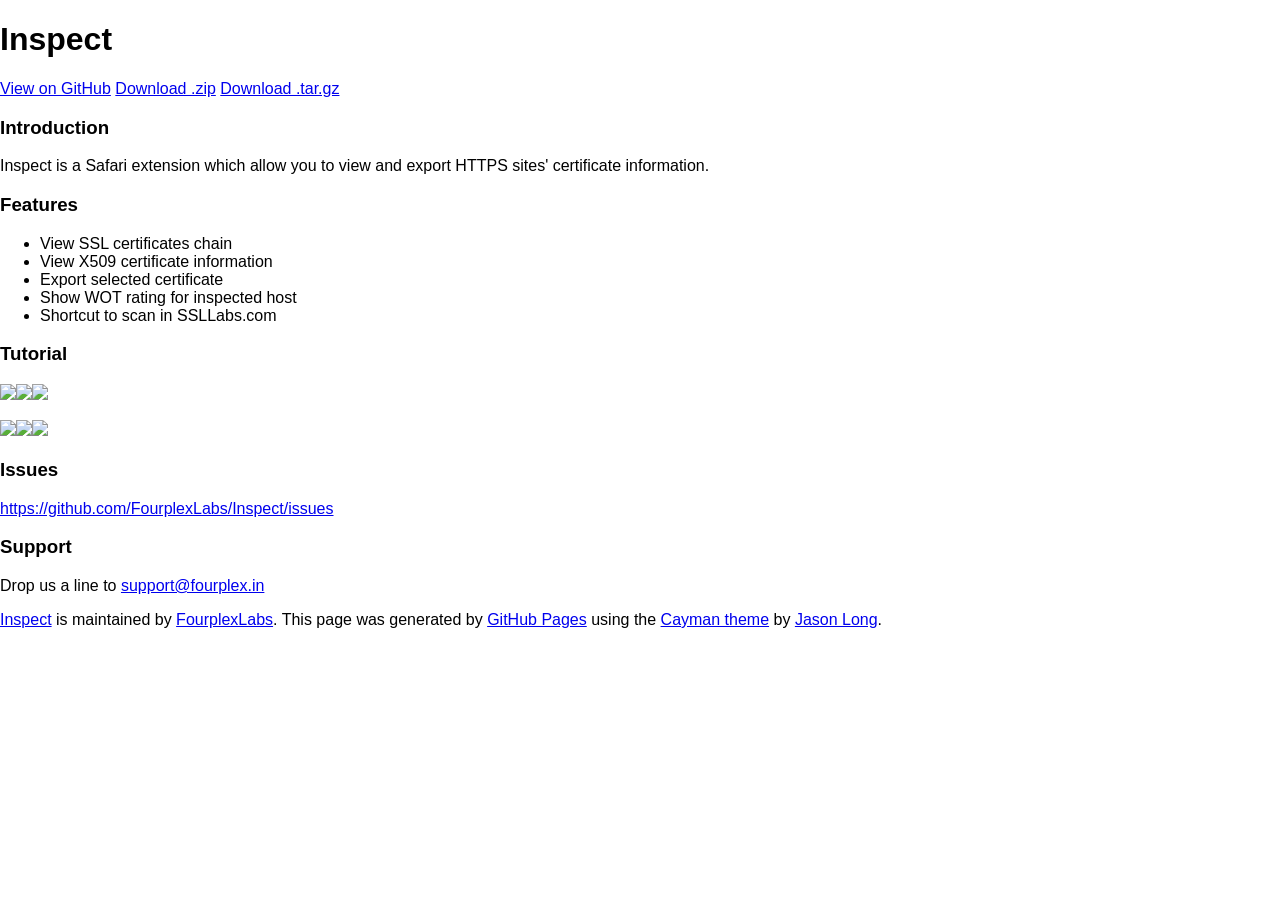
==== index.html @ 9ff5143b "Create gh-pages branch via GitHub" ====
<!DOCTYPE html>
<html lang="en-us">
  <head>
    <meta charset="UTF-8">
    <title>Inspect by FourplexLabs</title>
    <meta name="viewport" content="width=device-width, initial-scale=1">
    <link rel="stylesheet" type="text/css" href="stylesheets/normalize.css" media="screen">
    <link href='https://fonts.googleapis.com/css?family=Open+Sans:400,700' rel='stylesheet' type='text/css'>
    <link rel="stylesheet" type="text/css" href="stylesheets/stylesheet.css" media="screen">
    <link rel="stylesheet" type="text/css" href="stylesheets/github-light.css" media="screen">
  </head>
  <body>
    <section class="page-header">
      <h1 class="project-name">Inspect</h1>
      <h2 class="project-tagline"></h2>
      <a href="https://github.com/FourplexLabs/Inspect" class="btn">View on GitHub</a>
      <a href="https://github.com/FourplexLabs/Inspect/zipball/master" class="btn">Download .zip</a>
      <a href="https://github.com/FourplexLabs/Inspect/tarball/master" class="btn">Download .tar.gz</a>
    </section>

    <section class="main-content">
      <h3>
<a id="introduction" class="anchor" href="#introduction" aria-hidden="true"><span aria-hidden="true" class="octicon octicon-link"></span></a>Introduction</h3>

<p>Inspect is a Safari extension which allow you to view and export HTTPS sites' certificate information. </p>

<h3>
<a id="features" class="anchor" href="#features" aria-hidden="true"><span aria-hidden="true" class="octicon octicon-link"></span></a>Features</h3>

<ul>
<li>View SSL certificates chain</li>
<li>View X509 certificate information</li>
<li>Export selected certificate</li>
<li>Show WOT rating for inspected host</li>
<li>Shortcut to scan in SSLLabs.com</li>
</ul>

<h3>
<a id="tutorial" class="anchor" href="#tutorial" aria-hidden="true"><span aria-hidden="true" class="octicon octicon-link"></span></a>Tutorial</h3>

<p><img src="https://raw.githubusercontent.com/FourplexLabs/Inspect/master/images/step1.png" width="30%"><img src="https://raw.githubusercontent.com/FourplexLabs/Inspect/master/images/step2.png" width="30%"><img src="https://raw.githubusercontent.com/FourplexLabs/Inspect/master/images/step3.png" width="30%"></p>

<p><img src="https://raw.githubusercontent.com/FourplexLabs/Inspect/master/images/step4.png" width="30%"><img src="https://raw.githubusercontent.com/FourplexLabs/Inspect/master/images/step5.png" width="30%"><img src="https://raw.githubusercontent.com/FourplexLabs/Inspect/master/images/step6.png" width="30%"></p>

<h3>
<a id="issues" class="anchor" href="#issues" aria-hidden="true"><span aria-hidden="true" class="octicon octicon-link"></span></a>Issues</h3>

<p><a href="https://github.com/FourplexLabs/Inspect/issues">https://github.com/FourplexLabs/Inspect/issues</a></p>

<h3>
<a id="support" class="anchor" href="#support" aria-hidden="true"><span aria-hidden="true" class="octicon octicon-link"></span></a>Support</h3>

<p>Drop us a line to <a href="mailto:support@fourplex.in">support@fourplex.in</a></p>

      <footer class="site-footer">
        <span class="site-footer-owner"><a href="https://github.com/FourplexLabs/Inspect">Inspect</a> is maintained by <a href="https://github.com/FourplexLabs">FourplexLabs</a>.</span>

        <span class="site-footer-credits">This page was generated by <a href="https://pages.github.com">GitHub Pages</a> using the <a href="https://github.com/jasonlong/cayman-theme">Cayman theme</a> by <a href="https://twitter.com/jasonlong">Jason Long</a>.</span>
      </footer>

    </section>

  
  </body>
</html>
---- stylesheets/github-light.css ----
/*
The MIT License (MIT)

Copyright (c) 2015 GitHub, Inc.

Permission is hereby granted, free of charge, to any person obtaining a copy
of this software and associated documentation files (the "Software"), to deal
in the Software without restriction, including without limitation the rights
to use, copy, modify, merge, publish, distribute, sublicense, and/or sell
copies of the Software, and to permit persons to whom the Software is
furnished to do so, subject to the following conditions:

The above copyright notice and this permission notice shall be included in all
copies or substantial portions of the Software.

THE SOFTWARE IS PROVIDED "AS IS", WITHOUT WARRANTY OF ANY KIND, EXPRESS OR
IMPLIED, INCLUDING BUT NOT LIMITED TO THE WARRANTIES OF MERCHANTABILITY,
FITNESS FOR A PARTICULAR PURPOSE AND NONINFRINGEMENT. IN NO EVENT SHALL THE
AUTHORS OR COPYRIGHT HOLDERS BE LIABLE FOR ANY CLAIM, DAMAGES OR OTHER
LIABILITY, WHETHER IN AN ACTION OF CONTRACT, TORT OR OTHERWISE, ARISING FROM,
OUT OF OR IN CONNECTION WITH THE SOFTWARE OR THE USE OR OTHER DEALINGS IN THE
SOFTWARE.

*/

.pl-c /* comment */ {
  color: #969896;
}

.pl-c1      /* constant, markup.raw, meta.diff.header, meta.module-reference, meta.property-name, support, support.constant, support.variable, variable.other.constant */,
.pl-s .pl-v /* string variable */ {
  color: #0086b3;
}

.pl-e  /* entity */,
.pl-en /* entity.name */ {
  color: #795da3;
}

.pl-s .pl-s1 /* string source */,
.pl-smi      /* storage.modifier.import, storage.modifier.package, storage.type.java, variable.other, variable.parameter.function */ {
  color: #333;
}

.pl-ent /* entity.name.tag */ {
  color: #63a35c;
}

.pl-k /* keyword, storage, storage.type */ {
  color: #a71d5d;
}

.pl-pds              /* punctuation.definition.string, string.regexp.character-class */,
.pl-s                /* string */,
.pl-s .pl-pse .pl-s1 /* string punctuation.section.embedded source */,
.pl-sr               /* string.regexp */,
.pl-sr .pl-cce       /* string.regexp constant.character.escape */,
.pl-sr .pl-sra       /* string.regexp string.regexp.arbitrary-repitition */,
.pl-sr .pl-sre       /* string.regexp source.ruby.embedded */ {
  color: #183691;
}

.pl-v /* variable */ {
  color: #ed6a43;
}

.pl-id /* invalid.deprecated */ {
  color: #b52a1d;
}

.pl-ii /* invalid.illegal */ {
  background-color: #b52a1d;
  color: #f8f8f8;
}

.pl-sr .pl-cce /* string.regexp constant.character.escape */ {
  color: #63a35c;
  font-weight: bold;
}

.pl-ml /* markup.list */ {
  color: #693a17;
}

.pl-mh        /* markup.heading */,
.pl-mh .pl-en /* markup.heading entity.name */,
.pl-ms        /* meta.separator */ {
  color: #1d3e81;
  font-weight: bold;
}

.pl-mq /* markup.quote */ {
  color: #008080;
}

.pl-mi /* markup.italic */ {
  color: #333;
  font-style: italic;
}

.pl-mb /* markup.bold */ {
  color: #333;
  font-weight: bold;
}

.pl-md /* markup.deleted, meta.diff.header.from-file */ {
  background-color: #ffecec;
  color: #bd2c00;
}

.pl-mi1 /* markup.inserted, meta.diff.header.to-file */ {
  background-color: #eaffea;
  color: #55a532;
}

.pl-mdr /* meta.diff.range */ {
  color: #795da3;
  font-weight: bold;
}

.pl-mo /* meta.output */ {
  color: #1d3e81;
}
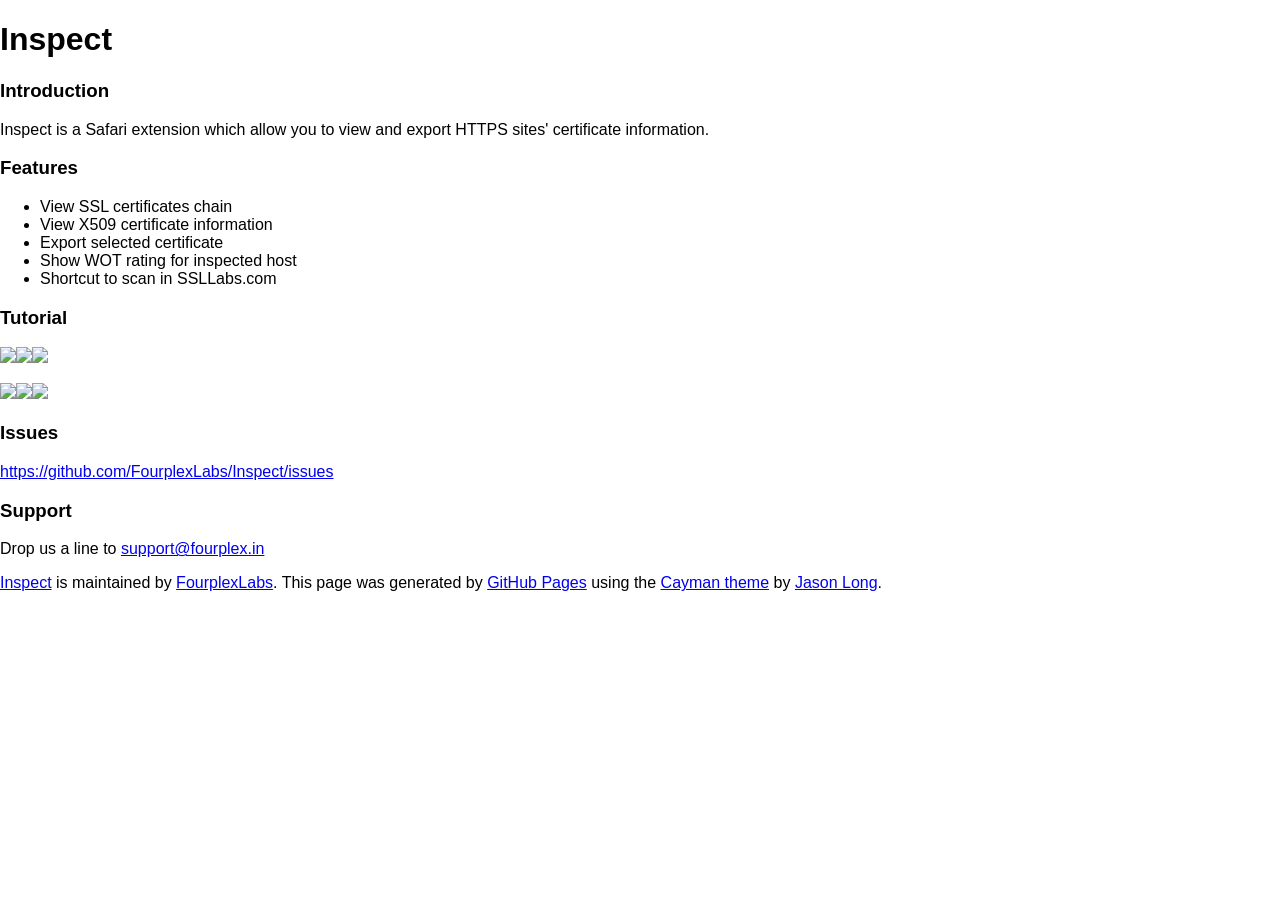
==== commit ec53164c: "update html" ====
--- a/index.html
+++ b/index.html
@@ -13,9 +13,6 @@
     <section class="page-header">
       <h1 class="project-name">Inspect</h1>
       <h2 class="project-tagline"></h2>
-      <a href="https://github.com/FourplexLabs/Inspect" class="btn">View on GitHub</a>
-      <a href="https://github.com/FourplexLabs/Inspect/zipball/master" class="btn">Download .zip</a>
-      <a href="https://github.com/FourplexLabs/Inspect/tarball/master" class="btn">Download .tar.gz</a>
     </section>
 
     <section class="main-content">
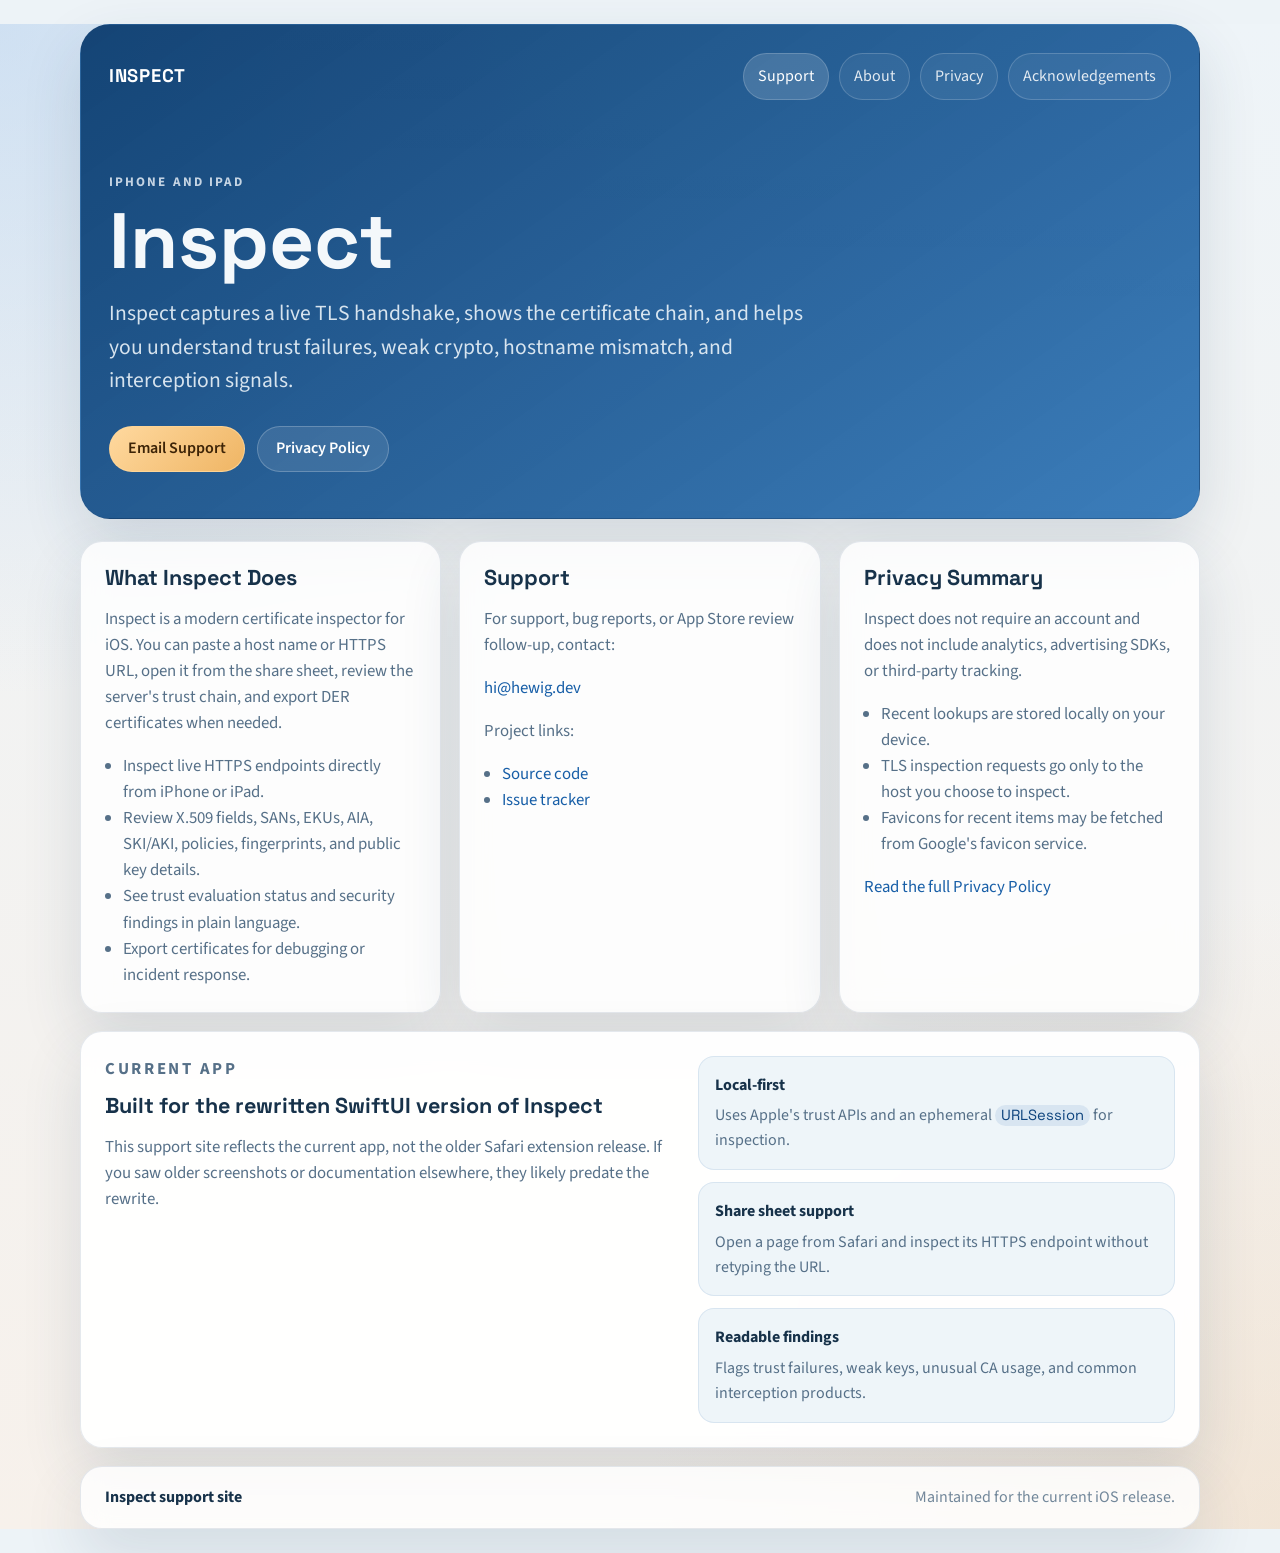
==== commit 01f6f860: "revamp and add privacy page" ====
--- a/index.html
+++ b/index.html
@@ -1,62 +1,120 @@
 <!DOCTYPE html>
-<html lang="en-us">
+<html lang="en">
   <head>
     <meta charset="UTF-8">
-    <title>Inspect by FourplexLabs</title>
     <meta name="viewport" content="width=device-width, initial-scale=1">
+    <title>Inspect Support</title>
+    <meta
+      name="description"
+      content="Support, product details, and privacy information for Inspect, the TLS certificate inspector for iPhone and iPad."
+    >
+    <link rel="preconnect" href="https://fonts.googleapis.com">
+    <link rel="preconnect" href="https://fonts.gstatic.com" crossorigin>
+    <link
+      href="https://fonts.googleapis.com/css2?family=Source+Sans+3:wght@400;500;600;700&amp;family=Space+Grotesk:wght@500;700&amp;display=swap"
+      rel="stylesheet"
+    >
     <link rel="stylesheet" type="text/css" href="stylesheets/normalize.css" media="screen">
-    <link href='https://fonts.googleapis.com/css?family=Open+Sans:400,700' rel='stylesheet' type='text/css'>
     <link rel="stylesheet" type="text/css" href="stylesheets/stylesheet.css" media="screen">
-    <link rel="stylesheet" type="text/css" href="stylesheets/github-light.css" media="screen">
   </head>
   <body>
-    <section class="page-header">
-      <h1 class="project-name">Inspect</h1>
-      <h2 class="project-tagline"></h2>
-    </section>
+    <div class="site-shell">
+      <header class="page-header">
+        <div class="header-row">
+          <a class="brand" href="index.html">Inspect</a>
+          <nav class="nav-links" aria-label="Primary">
+            <a class="nav-link current" href="index.html">Support</a>
+            <a class="nav-link" href="about.html">About</a>
+            <a class="nav-link" href="privacy.html">Privacy</a>
+            <a class="nav-link" href="acknowledgements.html">Acknowledgements</a>
+          </nav>
+        </div>
+        <div class="hero">
+          <p class="eyebrow">iPhone and iPad</p>
+          <h1 class="project-name">Inspect</h1>
+          <p class="project-tagline">
+            Inspect captures a live TLS handshake, shows the certificate chain, and helps you understand
+            trust failures, weak crypto, hostname mismatch, and interception signals.
+          </p>
+          <div class="hero-actions">
+            <a class="btn btn-primary" href="mailto:hi@hewig.dev">Email Support</a>
+            <a class="btn" href="privacy.html">Privacy Policy</a>
+          </div>
+        </div>
+      </header>
 
-    <section class="main-content">
-      <h3>
-<a id="introduction" class="anchor" href="#introduction" aria-hidden="true"><span aria-hidden="true" class="octicon octicon-link"></span></a>Introduction</h3>
+      <main class="main-content">
+        <section class="section-grid">
+          <article class="card">
+            <h2>What Inspect Does</h2>
+            <p>
+              Inspect is a modern certificate inspector for iOS. You can paste a host name or HTTPS URL, open it
+              from the share sheet, review the server's trust chain, and export DER certificates when needed.
+            </p>
+            <ul>
+              <li>Inspect live HTTPS endpoints directly from iPhone or iPad.</li>
+              <li>Review X.509 fields, SANs, EKUs, AIA, SKI/AKI, policies, fingerprints, and public key details.</li>
+              <li>See trust evaluation status and security findings in plain language.</li>
+              <li>Export certificates for debugging or incident response.</li>
+            </ul>
+          </article>
 
-<p>Inspect is a Safari extension which allow you to view and export HTTPS sites' certificate information. </p>
+          <article class="card">
+            <h2>Support</h2>
+            <p>For support, bug reports, or App Store review follow-up, contact:</p>
+            <p><a href="mailto:hi@hewig.dev">hi@hewig.dev</a></p>
+            <p>Project links:</p>
+            <ul>
+              <li><a href="https://github.com/hewigovens/Inspect">Source code</a></li>
+              <li><a href="https://github.com/hewigovens/Inspect/issues">Issue tracker</a></li>
+            </ul>
+          </article>
 
-<h3>
-<a id="features" class="anchor" href="#features" aria-hidden="true"><span aria-hidden="true" class="octicon octicon-link"></span></a>Features</h3>
+          <article class="card">
+            <h2>Privacy Summary</h2>
+            <p>
+              Inspect does not require an account and does not include analytics, advertising SDKs, or third-party
+              tracking.
+            </p>
+            <ul>
+              <li>Recent lookups are stored locally on your device.</li>
+              <li>TLS inspection requests go only to the host you choose to inspect.</li>
+              <li>Favicons for recent items may be fetched from Google's favicon service.</li>
+            </ul>
+            <p><a href="privacy.html">Read the full Privacy Policy</a></p>
+          </article>
+        </section>
 
-<ul>
-<li>View SSL certificates chain</li>
-<li>View X509 certificate information</li>
-<li>Export selected certificate</li>
-<li>Show WOT rating for inspected host</li>
-<li>Shortcut to scan in SSLLabs.com</li>
-</ul>
+        <section class="card feature-band">
+          <div>
+            <p class="eyebrow">Current App</p>
+            <h2>Built for the rewritten SwiftUI version of Inspect</h2>
+            <p>
+              This support site reflects the current app, not the older Safari extension release. If you saw older
+              screenshots or documentation elsewhere, they likely predate the rewrite.
+            </p>
+          </div>
+          <div class="feature-list">
+            <div class="mini-card">
+              <strong>Local-first</strong>
+              <span>Uses Apple's trust APIs and an ephemeral <code>URLSession</code> for inspection.</span>
+            </div>
+            <div class="mini-card">
+              <strong>Share sheet support</strong>
+              <span>Open a page from Safari and inspect its HTTPS endpoint without retyping the URL.</span>
+            </div>
+            <div class="mini-card">
+              <strong>Readable findings</strong>
+              <span>Flags trust failures, weak keys, unusual CA usage, and common interception products.</span>
+            </div>
+          </div>
+        </section>
 
-<h3>
-<a id="tutorial" class="anchor" href="#tutorial" aria-hidden="true"><span aria-hidden="true" class="octicon octicon-link"></span></a>Tutorial</h3>
-
-<p><img src="https://raw.githubusercontent.com/FourplexLabs/Inspect/master/images/step1.png" width="30%"><img src="https://raw.githubusercontent.com/FourplexLabs/Inspect/master/images/step2.png" width="30%"><img src="https://raw.githubusercontent.com/FourplexLabs/Inspect/master/images/step3.png" width="30%"></p>
-
-<p><img src="https://raw.githubusercontent.com/FourplexLabs/Inspect/master/images/step4.png" width="30%"><img src="https://raw.githubusercontent.com/FourplexLabs/Inspect/master/images/step5.png" width="30%"><img src="https://raw.githubusercontent.com/FourplexLabs/Inspect/master/images/step6.png" width="30%"></p>
-
-<h3>
-<a id="issues" class="anchor" href="#issues" aria-hidden="true"><span aria-hidden="true" class="octicon octicon-link"></span></a>Issues</h3>
-
-<p><a href="https://github.com/FourplexLabs/Inspect/issues">https://github.com/FourplexLabs/Inspect/issues</a></p>
-
-<h3>
-<a id="support" class="anchor" href="#support" aria-hidden="true"><span aria-hidden="true" class="octicon octicon-link"></span></a>Support</h3>
-
-<p>Drop us a line to <a href="mailto:support@fourplex.in">support@fourplex.in</a></p>
-
-      <footer class="site-footer">
-        <span class="site-footer-owner"><a href="https://github.com/FourplexLabs/Inspect">Inspect</a> is maintained by <a href="https://github.com/FourplexLabs">FourplexLabs</a>.</span>
-
-        <span class="site-footer-credits">This page was generated by <a href="https://pages.github.com">GitHub Pages</a> using the <a href="https://github.com/jasonlong/cayman-theme">Cayman theme</a> by <a href="https://twitter.com/jasonlong">Jason Long</a>.</span>
-      </footer>
-
-    </section>
-
-  
+        <footer class="site-footer">
+          <span class="site-footer-owner">Inspect support site</span>
+          <span class="site-footer-credits">Maintained for the current iOS release.</span>
+        </footer>
+      </main>
+    </div>
   </body>
 </html>
--- a/stylesheets/stylesheet.css
+++ b/stylesheets/stylesheet.css
@@ -0,0 +1,343 @@
+:root {
+  --page-bg:
+    radial-gradient(circle at top left, rgba(164, 197, 234, 0.42), transparent 34%),
+    radial-gradient(circle at bottom right, rgba(230, 205, 174, 0.34), transparent 32%),
+    linear-gradient(180deg, #eef4f8 0%, #f7f1eb 100%);
+  --panel-bg: rgba(255, 255, 255, 0.82);
+  --panel-strong: rgba(255, 255, 255, 0.94);
+  --panel-border: rgba(41, 78, 119, 0.12);
+  --text-main: #17324a;
+  --text-muted: #567088;
+  --text-soft: #72879a;
+  --accent: #175ea7;
+  --accent-strong: #0d437d;
+  --accent-warm: #cf7e28;
+  --shadow: 0 24px 60px rgba(32, 62, 91, 0.14);
+  --radius-xl: 30px;
+  --radius-lg: 22px;
+  --radius-md: 16px;
+}
+
+* {
+  box-sizing: border-box;
+}
+
+html {
+  background: #edf3f7;
+}
+
+body {
+  margin: 0;
+  min-height: 100vh;
+  background: var(--page-bg);
+  color: var(--text-main);
+  font-family: "Source Sans 3", "Helvetica Neue", Helvetica, Arial, sans-serif;
+  line-height: 1.55;
+}
+
+a {
+  color: var(--accent);
+  text-decoration: none;
+}
+
+a:hover {
+  color: var(--accent-strong);
+  text-decoration: underline;
+}
+
+.site-shell {
+  width: min(1120px, calc(100% - 32px));
+  margin: 24px auto;
+}
+
+.page-header {
+  padding: 28px;
+  border: 1px solid var(--panel-border);
+  border-radius: var(--radius-xl);
+  background:
+    linear-gradient(145deg, rgba(12, 61, 111, 0.96), rgba(34, 109, 179, 0.88)),
+    linear-gradient(180deg, rgba(255, 255, 255, 0.04), rgba(255, 255, 255, 0));
+  color: #f4f8fb;
+  box-shadow: var(--shadow);
+}
+
+.page-header.compact {
+  padding-bottom: 20px;
+}
+
+.header-row {
+  display: flex;
+  align-items: center;
+  justify-content: space-between;
+  gap: 16px;
+}
+
+.brand {
+  color: #ffffff;
+  font-family: "Space Grotesk", "Helvetica Neue", Helvetica, Arial, sans-serif;
+  font-size: 1.15rem;
+  font-weight: 700;
+  letter-spacing: 0.04em;
+  text-transform: uppercase;
+}
+
+.brand:hover {
+  color: #ffffff;
+  text-decoration: none;
+}
+
+.nav-links {
+  display: flex;
+  flex-wrap: wrap;
+  gap: 10px;
+}
+
+.nav-link {
+  padding: 10px 14px;
+  border: 1px solid rgba(255, 255, 255, 0.18);
+  border-radius: 999px;
+  color: rgba(255, 255, 255, 0.86);
+  background: rgba(255, 255, 255, 0.06);
+}
+
+.nav-link:hover,
+.nav-link.current {
+  color: #ffffff;
+  background: rgba(255, 255, 255, 0.15);
+  text-decoration: none;
+}
+
+.hero {
+  padding: 72px 0 18px;
+}
+
+.compact-hero {
+  padding-top: 40px;
+}
+
+.eyebrow {
+  margin: 0 0 12px;
+  color: rgba(239, 245, 251, 0.8);
+  font-size: 0.82rem;
+  font-weight: 700;
+  letter-spacing: 0.16em;
+  text-transform: uppercase;
+}
+
+.project-name {
+  margin: 0;
+  font-family: "Space Grotesk", "Helvetica Neue", Helvetica, Arial, sans-serif;
+  font-size: clamp(2.7rem, 7vw, 4.9rem);
+  line-height: 0.96;
+}
+
+.project-tagline {
+  max-width: 720px;
+  margin: 18px 0 0;
+  color: rgba(240, 247, 252, 0.88);
+  font-size: clamp(1.08rem, 2vw, 1.35rem);
+}
+
+.hero-actions {
+  display: flex;
+  flex-wrap: wrap;
+  gap: 12px;
+  margin-top: 28px;
+}
+
+.btn {
+  display: inline-flex;
+  align-items: center;
+  justify-content: center;
+  min-height: 46px;
+  padding: 0 18px;
+  border: 1px solid rgba(255, 255, 255, 0.22);
+  border-radius: 999px;
+  background: rgba(255, 255, 255, 0.1);
+  color: #ffffff;
+  font-weight: 600;
+  transition: transform 160ms ease, background-color 160ms ease, border-color 160ms ease;
+}
+
+.btn:hover {
+  transform: translateY(-1px);
+  background: rgba(255, 255, 255, 0.18);
+  border-color: rgba(255, 255, 255, 0.34);
+  color: #ffffff;
+  text-decoration: none;
+}
+
+.btn-primary {
+  background: linear-gradient(135deg, #ffd99f, #efb564);
+  border-color: rgba(255, 216, 154, 0.8);
+  color: #3d2407;
+}
+
+.btn-primary:hover {
+  background: linear-gradient(135deg, #ffe3b6, #f3c077);
+  color: #3d2407;
+}
+
+.main-content {
+  padding: 22px 0 0;
+}
+
+.section-grid {
+  display: grid;
+  grid-template-columns: repeat(3, minmax(0, 1fr));
+  gap: 18px;
+}
+
+.card,
+.site-footer {
+  border: 1px solid var(--panel-border);
+  border-radius: var(--radius-lg);
+  background: var(--panel-bg);
+  box-shadow: var(--shadow);
+  backdrop-filter: blur(14px);
+}
+
+.card {
+  padding: 24px;
+}
+
+.card h2 {
+  margin: 0 0 12px;
+  font-family: "Space Grotesk", "Helvetica Neue", Helvetica, Arial, sans-serif;
+  font-size: 1.35rem;
+  line-height: 1.1;
+}
+
+.card p,
+.card li {
+  color: var(--text-muted);
+  font-size: 1.05rem;
+}
+
+.card code {
+  padding: 0.08rem 0.38rem;
+  border-radius: 999px;
+  background: rgba(23, 94, 167, 0.1);
+  color: var(--accent-strong);
+  font-family: "Space Grotesk", "Helvetica Neue", Helvetica, Arial, sans-serif;
+  font-size: 0.92em;
+}
+
+.card ul {
+  padding-left: 1.1rem;
+  margin: 0.85rem 0 0;
+}
+
+.feature-band,
+.legal-card {
+  margin-top: 18px;
+  background: var(--panel-strong);
+}
+
+.feature-band {
+  display: grid;
+  grid-template-columns: 1.2fr 1fr;
+  gap: 20px;
+}
+
+.feature-list {
+  display: grid;
+  gap: 12px;
+}
+
+.mini-card {
+  padding: 16px;
+  border: 1px solid rgba(23, 94, 167, 0.1);
+  border-radius: var(--radius-md);
+  background: rgba(233, 242, 248, 0.78);
+}
+
+.mini-card strong {
+  display: block;
+  margin-bottom: 6px;
+  color: var(--text-main);
+}
+
+.mini-card span {
+  color: var(--text-muted);
+}
+
+.legal-card h2 {
+  margin-top: 1.4rem;
+}
+
+.legal-card h2:first-of-type {
+  margin-top: 0;
+}
+
+.legal-card p,
+.legal-card li {
+  max-width: 76ch;
+}
+
+.site-footer {
+  display: flex;
+  justify-content: space-between;
+  gap: 16px;
+  margin-top: 18px;
+  padding: 18px 24px;
+}
+
+.site-footer-owner {
+  font-weight: 700;
+}
+
+.site-footer-credits {
+  color: var(--text-soft);
+}
+
+@media screen and (max-width: 980px) {
+  .section-grid,
+  .feature-band {
+    grid-template-columns: 1fr;
+  }
+}
+
+@media screen and (max-width: 720px) {
+  .site-shell {
+    width: min(100% - 20px, 1120px);
+    margin: 10px auto 18px;
+  }
+
+  .page-header,
+  .card,
+  .site-footer {
+    border-radius: 22px;
+  }
+
+  .page-header {
+    padding: 18px;
+  }
+
+  .header-row {
+    align-items: flex-start;
+    flex-direction: column;
+  }
+
+  .nav-links {
+    width: 100%;
+  }
+
+  .nav-link {
+    flex: 1 1 calc(50% - 10px);
+    text-align: center;
+  }
+
+  .hero {
+    padding-top: 36px;
+  }
+
+  .card,
+  .site-footer {
+    padding: 18px;
+  }
+
+  .site-footer {
+    flex-direction: column;
+  }
+}
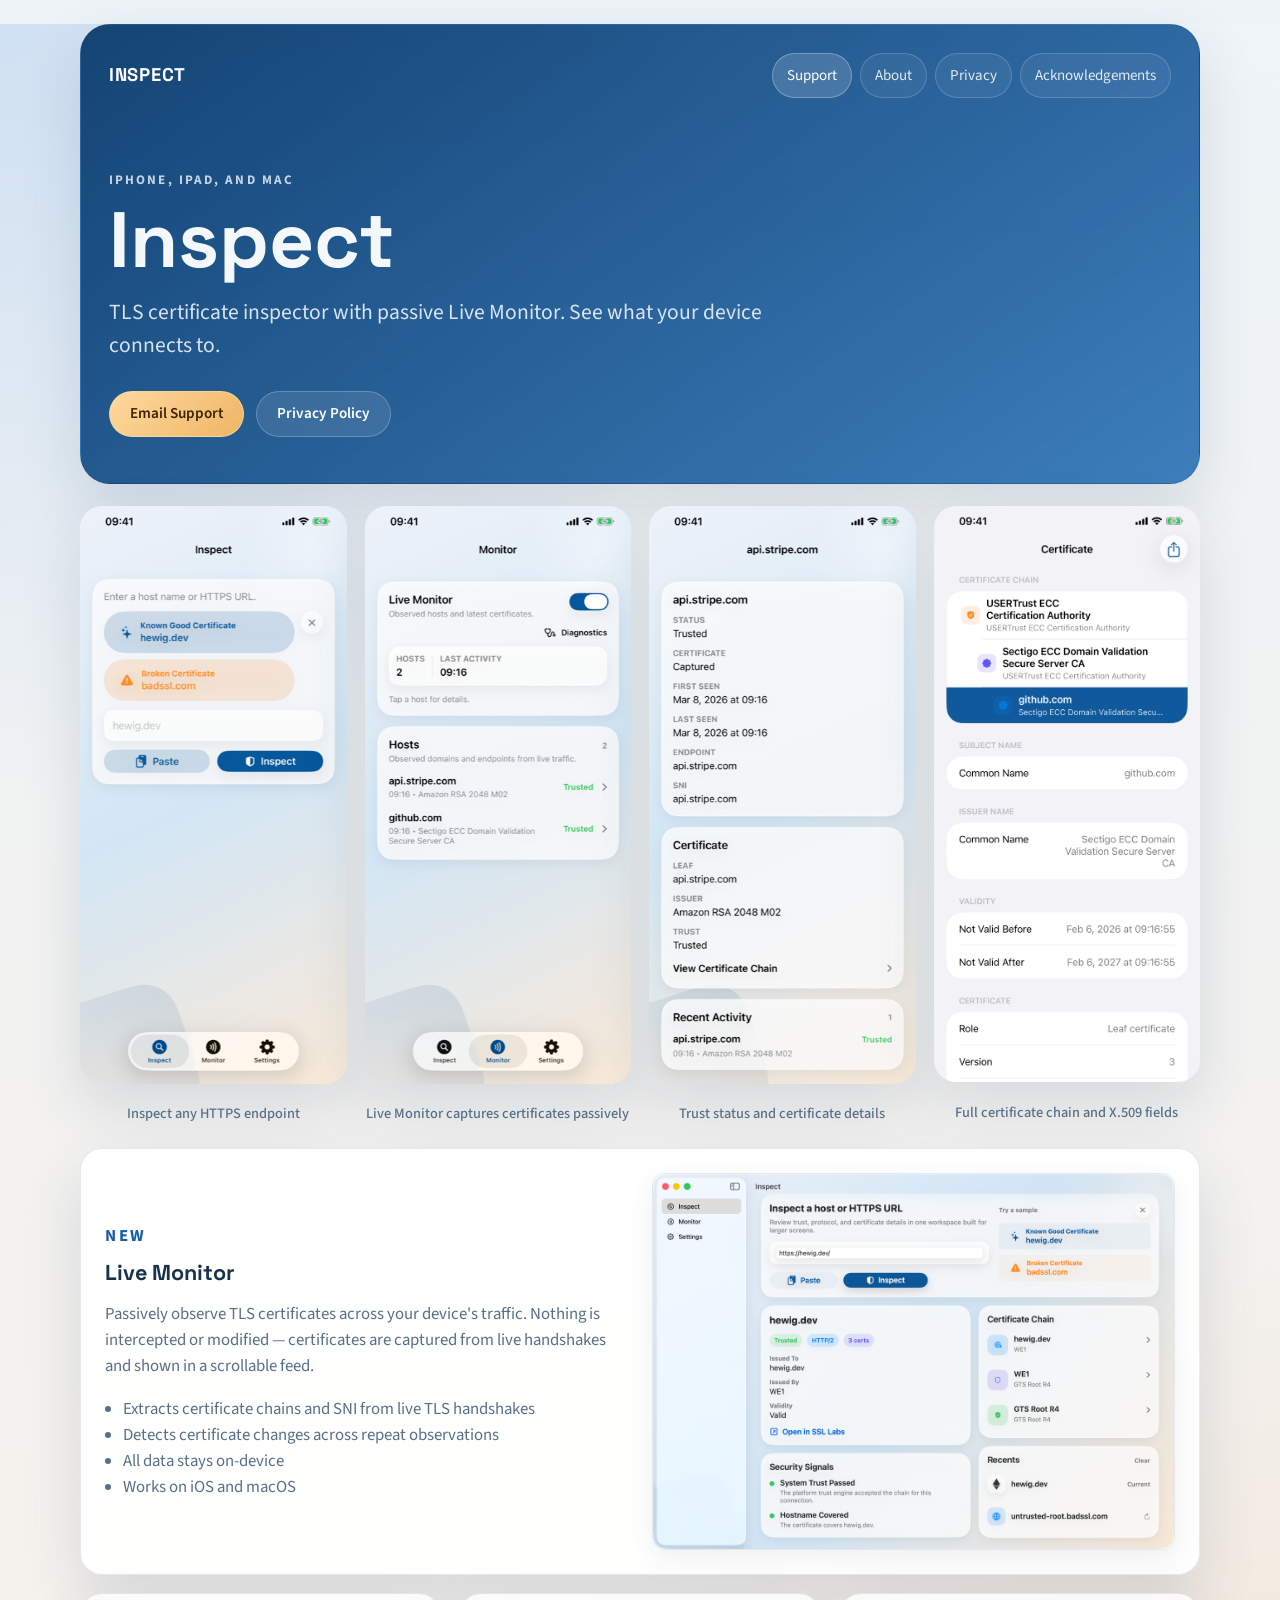
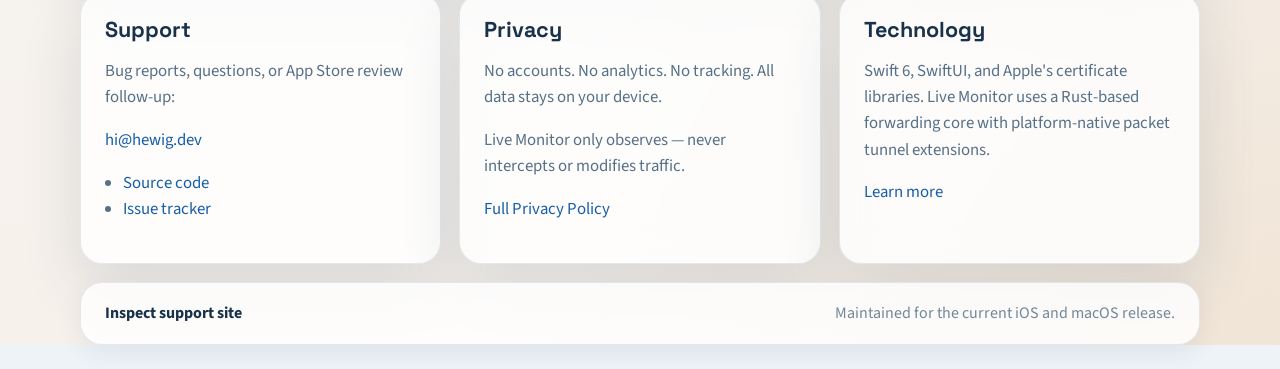
==== commit e1513b4c: "Add Mac support, Live Monitor & UI updates Update site copy to mention macOS and Live Monitor across" ====
--- a/index.html
+++ b/index.html
@@ -6,7 +6,7 @@
     <title>Inspect Support</title>
     <meta
       name="description"
-      content="Support, product details, and privacy information for Inspect, the TLS certificate inspector for iPhone and iPad."
+      content="Support, product details, and privacy information for Inspect, the TLS certificate inspector for iPhone, iPad, and Mac."
     >
     <link rel="preconnect" href="https://fonts.googleapis.com">
     <link rel="preconnect" href="https://fonts.gstatic.com" crossorigin>
@@ -22,6 +22,11 @@
       <header class="page-header">
         <div class="header-row">
           <a class="brand" href="index.html">Inspect</a>
+          <button class="nav-toggle" aria-label="Toggle navigation" aria-expanded="false" onclick="this.setAttribute('aria-expanded',this.getAttribute('aria-expanded')==='false'?'true':'false');this.closest('.header-row').querySelector('.nav-links').classList.toggle('open')">
+            <span class="nav-toggle-bar"></span>
+            <span class="nav-toggle-bar"></span>
+            <span class="nav-toggle-bar"></span>
+          </button>
           <nav class="nav-links" aria-label="Primary">
             <a class="nav-link current" href="index.html">Support</a>
             <a class="nav-link" href="about.html">About</a>
@@ -30,11 +35,10 @@
           </nav>
         </div>
         <div class="hero">
-          <p class="eyebrow">iPhone and iPad</p>
+          <p class="eyebrow">iPhone, iPad, and Mac</p>
           <h1 class="project-name">Inspect</h1>
           <p class="project-tagline">
-            Inspect captures a live TLS handshake, shows the certificate chain, and helps you understand
-            trust failures, weak crypto, hostname mismatch, and interception signals.
+            TLS certificate inspector with passive Live Monitor. See what your device connects to.
           </p>
           <div class="hero-actions">
             <a class="btn btn-primary" href="mailto:hi@hewig.dev">Email Support</a>
@@ -44,26 +48,52 @@
       </header>
 
       <main class="main-content">
+        <!-- Screenshot showcase -->
+        <section class="screenshot-row">
+          <figure class="screenshot-item">
+            <img src="images/01-inspect-tab.png" alt="Inspect tab showing host input and recent lookups" loading="lazy">
+            <figcaption>Inspect any HTTPS endpoint</figcaption>
+          </figure>
+          <figure class="screenshot-item">
+            <img src="images/02-live-monitor.png" alt="Live Monitor showing observed hosts and certificates" loading="lazy">
+            <figcaption>Live Monitor captures certificates passively</figcaption>
+          </figure>
+          <figure class="screenshot-item">
+            <img src="images/03-host-detail.png" alt="Host detail view showing trust status and certificate info" loading="lazy">
+            <figcaption>Trust status and certificate details</figcaption>
+          </figure>
+          <figure class="screenshot-item">
+            <img src="images/04-cert-chain.png" alt="Certificate chain view showing full X.509 details" loading="lazy">
+            <figcaption>Full certificate chain and X.509 fields</figcaption>
+          </figure>
+        </section>
+
+        <!-- Feature highlight with mac screenshot -->
+        <section class="card feature-band">
+          <div>
+            <p class="eyebrow">New</p>
+            <h2>Live Monitor</h2>
+            <p>
+              Passively observe TLS certificates across your device's traffic. Nothing is intercepted or modified &mdash; certificates are captured from live handshakes and shown in a scrollable feed.
+            </p>
+            <ul>
+              <li>Extracts certificate chains and SNI from live TLS handshakes</li>
+              <li>Detects certificate changes across repeat observations</li>
+              <li>All data stays on-device</li>
+              <li>Works on iOS and macOS</li>
+            </ul>
+          </div>
+          <div class="feature-screenshot">
+            <img src="images/mac-inspect.png" alt="Inspect for Mac showing certificate workspace" loading="lazy">
+          </div>
+        </section>
+
+        <!-- Compact info cards -->
         <section class="section-grid">
           <article class="card">
-            <h2>What Inspect Does</h2>
-            <p>
-              Inspect is a modern certificate inspector for iOS. You can paste a host name or HTTPS URL, open it
-              from the share sheet, review the server's trust chain, and export DER certificates when needed.
-            </p>
-            <ul>
-              <li>Inspect live HTTPS endpoints directly from iPhone or iPad.</li>
-              <li>Review X.509 fields, SANs, EKUs, AIA, SKI/AKI, policies, fingerprints, and public key details.</li>
-              <li>See trust evaluation status and security findings in plain language.</li>
-              <li>Export certificates for debugging or incident response.</li>
-            </ul>
-          </article>
-
-          <article class="card">
             <h2>Support</h2>
-            <p>For support, bug reports, or App Store review follow-up, contact:</p>
+            <p>Bug reports, questions, or App Store review follow-up:</p>
             <p><a href="mailto:hi@hewig.dev">hi@hewig.dev</a></p>
-            <p>Project links:</p>
             <ul>
               <li><a href="https://github.com/hewigovens/Inspect">Source code</a></li>
               <li><a href="https://github.com/hewigovens/Inspect/issues">Issue tracker</a></li>
@@ -71,48 +101,25 @@
           </article>
 
           <article class="card">
-            <h2>Privacy Summary</h2>
+            <h2>Privacy</h2>
+            <p>No accounts. No analytics. No tracking. All data stays on your device.</p>
+            <p>Live Monitor only observes &mdash; never intercepts or modifies traffic.</p>
+            <p><a href="privacy.html">Full Privacy Policy</a></p>
+          </article>
+
+          <article class="card">
+            <h2>Technology</h2>
             <p>
-              Inspect does not require an account and does not include analytics, advertising SDKs, or third-party
-              tracking.
+              Swift 6, SwiftUI, and Apple's certificate libraries. Live Monitor uses a Rust-based
+              forwarding core with platform-native packet tunnel extensions.
             </p>
-            <ul>
-              <li>Recent lookups are stored locally on your device.</li>
-              <li>TLS inspection requests go only to the host you choose to inspect.</li>
-              <li>Favicons for recent items may be fetched from Google's favicon service.</li>
-            </ul>
-            <p><a href="privacy.html">Read the full Privacy Policy</a></p>
+            <p><a href="about.html">Learn more</a></p>
           </article>
-        </section>
-
-        <section class="card feature-band">
-          <div>
-            <p class="eyebrow">Current App</p>
-            <h2>Built for the rewritten SwiftUI version of Inspect</h2>
-            <p>
-              This support site reflects the current app, not the older Safari extension release. If you saw older
-              screenshots or documentation elsewhere, they likely predate the rewrite.
-            </p>
-          </div>
-          <div class="feature-list">
-            <div class="mini-card">
-              <strong>Local-first</strong>
-              <span>Uses Apple's trust APIs and an ephemeral <code>URLSession</code> for inspection.</span>
-            </div>
-            <div class="mini-card">
-              <strong>Share sheet support</strong>
-              <span>Open a page from Safari and inspect its HTTPS endpoint without retyping the URL.</span>
-            </div>
-            <div class="mini-card">
-              <strong>Readable findings</strong>
-              <span>Flags trust failures, weak keys, unusual CA usage, and common interception products.</span>
-            </div>
-          </div>
         </section>
 
         <footer class="site-footer">
           <span class="site-footer-owner">Inspect support site</span>
-          <span class="site-footer-credits">Maintained for the current iOS release.</span>
+          <span class="site-footer-credits">Maintained for the current iOS and macOS release.</span>
         </footer>
       </main>
     </div>
--- a/stylesheets/stylesheet.css
+++ b/stylesheets/stylesheet.css
@@ -13,6 +13,7 @@
   --accent-strong: #0d437d;
   --accent-warm: #cf7e28;
   --shadow: 0 24px 60px rgba(32, 62, 91, 0.14);
+  --shadow-sm: 0 8px 24px rgba(32, 62, 91, 0.08);
   --radius-xl: 30px;
   --radius-lg: 22px;
   --radius-md: 16px;
@@ -33,11 +34,14 @@
   color: var(--text-main);
   font-family: "Source Sans 3", "Helvetica Neue", Helvetica, Arial, sans-serif;
   line-height: 1.55;
+  -webkit-font-smoothing: antialiased;
+  -moz-osx-font-smoothing: grayscale;
 }
 
 a {
   color: var(--accent);
   text-decoration: none;
+  transition: color 160ms ease;
 }
 
 a:hover {
@@ -45,10 +49,14 @@
   text-decoration: underline;
 }
 
+/* ── Shell ── */
+
 .site-shell {
   width: min(1120px, calc(100% - 32px));
   margin: 24px auto;
 }
+
+/* ── Header ── */
 
 .page-header {
   padding: 28px;
@@ -70,6 +78,7 @@
   align-items: center;
   justify-content: space-between;
   gap: 16px;
+  flex-wrap: wrap;
 }
 
 .brand {
@@ -79,6 +88,7 @@
   font-weight: 700;
   letter-spacing: 0.04em;
   text-transform: uppercase;
+  flex-shrink: 0;
 }
 
 .brand:hover {
@@ -86,10 +96,58 @@
   text-decoration: none;
 }
 
+/* ── Hamburger toggle ── */
+
+.nav-toggle {
+  display: none;
+  appearance: none;
+  border: none;
+  background: rgba(255, 255, 255, 0.1);
+  border-radius: 10px;
+  padding: 10px;
+  cursor: pointer;
+  flex-direction: column;
+  gap: 5px;
+  width: 44px;
+  height: 44px;
+  align-items: center;
+  justify-content: center;
+  transition: background-color 160ms ease;
+}
+
+.nav-toggle:hover {
+  background: rgba(255, 255, 255, 0.2);
+}
+
+.nav-toggle-bar {
+  display: block;
+  width: 20px;
+  height: 2px;
+  background: #ffffff;
+  border-radius: 1px;
+  transition: transform 250ms cubic-bezier(0.22, 1, 0.36, 1),
+              opacity 250ms ease;
+  transform-origin: center;
+}
+
+.nav-toggle[aria-expanded="true"] .nav-toggle-bar:nth-child(1) {
+  transform: translateY(7px) rotate(45deg);
+}
+
+.nav-toggle[aria-expanded="true"] .nav-toggle-bar:nth-child(2) {
+  opacity: 0;
+}
+
+.nav-toggle[aria-expanded="true"] .nav-toggle-bar:nth-child(3) {
+  transform: translateY(-7px) rotate(-45deg);
+}
+
+/* ── Nav links ── */
+
 .nav-links {
   display: flex;
   flex-wrap: wrap;
-  gap: 10px;
+  gap: 8px;
 }
 
 .nav-link {
@@ -98,14 +156,20 @@
   border-radius: 999px;
   color: rgba(255, 255, 255, 0.86);
   background: rgba(255, 255, 255, 0.06);
+  font-size: 0.94rem;
+  white-space: nowrap;
+  transition: color 160ms ease, background-color 160ms ease, border-color 160ms ease;
 }
 
 .nav-link:hover,
 .nav-link.current {
   color: #ffffff;
   background: rgba(255, 255, 255, 0.15);
+  border-color: rgba(255, 255, 255, 0.28);
   text-decoration: none;
 }
+
+/* ── Hero ── */
 
 .hero {
   padding: 72px 0 18px;
@@ -129,6 +193,8 @@
   font-family: "Space Grotesk", "Helvetica Neue", Helvetica, Arial, sans-serif;
   font-size: clamp(2.7rem, 7vw, 4.9rem);
   line-height: 0.96;
+  overflow-wrap: break-word;
+  word-break: break-word;
 }
 
 .project-tagline {
@@ -145,26 +211,38 @@
   margin-top: 28px;
 }
 
+/* ── Buttons ── */
+
 .btn {
   display: inline-flex;
   align-items: center;
   justify-content: center;
   min-height: 46px;
-  padding: 0 18px;
+  padding: 0 20px;
   border: 1px solid rgba(255, 255, 255, 0.22);
   border-radius: 999px;
   background: rgba(255, 255, 255, 0.1);
   color: #ffffff;
+  font-size: 0.95rem;
   font-weight: 600;
-  transition: transform 160ms ease, background-color 160ms ease, border-color 160ms ease;
+  transition: transform 180ms cubic-bezier(0.22, 1, 0.36, 1),
+              background-color 180ms ease,
+              border-color 180ms ease,
+              box-shadow 180ms ease;
 }
 
 .btn:hover {
   transform: translateY(-1px);
   background: rgba(255, 255, 255, 0.18);
   border-color: rgba(255, 255, 255, 0.34);
+  box-shadow: 0 4px 16px rgba(0, 0, 0, 0.12);
   color: #ffffff;
   text-decoration: none;
+}
+
+.btn:active {
+  transform: translateY(0);
+  box-shadow: none;
 }
 
 .btn-primary {
@@ -178,15 +256,82 @@
   color: #3d2407;
 }
 
+/* ── Main content ── */
+
 .main-content {
   padding: 22px 0 0;
 }
+
+/* ── Screenshots ── */
+
+.screenshot-row {
+  display: grid;
+  grid-template-columns: repeat(4, 1fr);
+  gap: 18px;
+  margin-bottom: 22px;
+}
+
+.screenshot-row-2 {
+  grid-template-columns: repeat(2, 1fr);
+  max-width: 560px;
+  margin-left: auto;
+  margin-right: auto;
+}
+
+.screenshot-item {
+  margin: 0;
+  text-align: center;
+}
+
+.screenshot-item img {
+  width: 100%;
+  height: auto;
+  border-radius: var(--radius-lg);
+  box-shadow: var(--shadow);
+  transition: transform 200ms cubic-bezier(0.22, 1, 0.36, 1),
+              box-shadow 200ms ease;
+}
+
+.screenshot-item img:hover {
+  transform: translateY(-4px);
+  box-shadow: 0 32px 72px rgba(32, 62, 91, 0.2);
+}
+
+.screenshot-item figcaption {
+  margin-top: 12px;
+  color: var(--text-muted);
+  font-size: 0.9rem;
+  font-weight: 500;
+}
+
+/* ── Feature screenshot (mac) ── */
+
+.feature-screenshot {
+  display: flex;
+  align-items: center;
+}
+
+.feature-screenshot img {
+  width: 100%;
+  height: auto;
+  border-radius: 12px;
+  box-shadow: var(--shadow-sm);
+  border: 1px solid var(--panel-border);
+}
+
+/* ── Section grid ── */
 
 .section-grid {
   display: grid;
   grid-template-columns: repeat(3, minmax(0, 1fr));
   gap: 18px;
 }
+
+.section-grid-2 {
+  grid-template-columns: repeat(2, minmax(0, 1fr));
+}
+
+/* ── Cards ── */
 
 .card,
 .site-footer {
@@ -195,6 +340,12 @@
   background: var(--panel-bg);
   box-shadow: var(--shadow);
   backdrop-filter: blur(14px);
+  transition: box-shadow 200ms ease, transform 200ms cubic-bezier(0.22, 1, 0.36, 1);
+}
+
+.section-grid .card:hover {
+  box-shadow: 0 28px 64px rgba(32, 62, 91, 0.18);
+  transform: translateY(-2px);
 }
 
 .card {
@@ -228,6 +379,8 @@
   margin: 0.85rem 0 0;
 }
 
+/* ── Feature band ── */
+
 .feature-band,
 .legal-card {
   margin-top: 18px;
@@ -236,8 +389,18 @@
 
 .feature-band {
   display: grid;
-  grid-template-columns: 1.2fr 1fr;
-  gap: 20px;
+  grid-template-columns: 1fr 1fr;
+  gap: 24px;
+  align-items: center;
+  margin-bottom: 18px;
+}
+
+.feature-band:hover {
+  transform: none;
+}
+
+.feature-band .eyebrow {
+  color: var(--accent);
 }
 
 .feature-list {
@@ -250,17 +413,28 @@
   border: 1px solid rgba(23, 94, 167, 0.1);
   border-radius: var(--radius-md);
   background: rgba(233, 242, 248, 0.78);
+  transition: background-color 180ms ease, border-color 180ms ease;
+}
+
+.mini-card:hover {
+  background: rgba(223, 236, 245, 0.9);
+  border-color: rgba(23, 94, 167, 0.18);
 }
 
 .mini-card strong {
   display: block;
-  margin-bottom: 6px;
+  margin-bottom: 4px;
   color: var(--text-main);
+  font-size: 0.95rem;
 }
 
 .mini-card span {
   color: var(--text-muted);
-}
+  font-size: 0.94rem;
+  line-height: 1.45;
+}
+
+/* ── Legal card ── */
 
 .legal-card h2 {
   margin-top: 1.4rem;
@@ -275,12 +449,20 @@
   max-width: 76ch;
 }
 
+/* ── Footer ── */
+
 .site-footer {
   display: flex;
   justify-content: space-between;
+  align-items: center;
   gap: 16px;
   margin-top: 18px;
   padding: 18px 24px;
+  box-shadow: var(--shadow-sm);
+}
+
+.site-footer:hover {
+  transform: none;
 }
 
 .site-footer-owner {
@@ -291,53 +473,256 @@
   color: var(--text-soft);
 }
 
+/* ── Reduced motion ── */
+
+@media (prefers-reduced-motion: reduce) {
+  *,
+  *::before,
+  *::after {
+    transition-duration: 0.01ms !important;
+    animation-duration: 0.01ms !important;
+  }
+}
+
+/* ── Tablet: <= 980px ── */
+
 @media screen and (max-width: 980px) {
   .section-grid,
+  .section-grid-2 {
+    grid-template-columns: 1fr;
+  }
+
   .feature-band {
     grid-template-columns: 1fr;
   }
-}
+
+  .feature-list {
+    grid-template-columns: repeat(2, 1fr);
+  }
+
+  .screenshot-row {
+    grid-template-columns: repeat(4, 1fr);
+    gap: 14px;
+  }
+
+  .screenshot-row-2 {
+    grid-template-columns: repeat(2, 1fr);
+  }
+}
+
+/* ── Mobile: <= 720px ── */
 
 @media screen and (max-width: 720px) {
   .site-shell {
-    width: min(100% - 20px, 1120px);
+    width: calc(100% - 20px);
     margin: 10px auto 18px;
   }
 
   .page-header,
   .card,
   .site-footer {
-    border-radius: 22px;
+    border-radius: 18px;
   }
 
   .page-header {
-    padding: 18px;
+    padding: 16px;
+  }
+
+  /* Hamburger visible on mobile */
+  .nav-toggle {
+    display: flex;
   }
 
   .header-row {
-    align-items: flex-start;
-    flex-direction: column;
-  }
-
+    align-items: center;
+    flex-wrap: wrap;
+  }
+
+  .brand {
+    flex: 1;
+  }
+
+  /* Nav collapsed by default on mobile */
   .nav-links {
     width: 100%;
+    display: grid;
+    grid-template-columns: 1fr 1fr;
+    gap: 6px;
+    max-height: 0;
+    overflow: hidden;
+    opacity: 0;
+    transition: max-height 300ms cubic-bezier(0.22, 1, 0.36, 1),
+                opacity 200ms ease,
+                margin 300ms ease;
+    margin-top: 0;
+  }
+
+  .nav-links.open {
+    max-height: 200px;
+    opacity: 1;
+    margin-top: 12px;
   }
 
   .nav-link {
-    flex: 1 1 calc(50% - 10px);
+    min-height: 44px;
+    display: inline-flex;
+    align-items: center;
+    justify-content: center;
+    padding: 8px 10px;
+    font-size: 0.88rem;
     text-align: center;
+    border-radius: 12px;
   }
 
   .hero {
-    padding-top: 36px;
-  }
-
-  .card,
-  .site-footer {
+    padding-top: 28px;
+    padding-bottom: 12px;
+  }
+
+  .compact-hero {
+    padding-top: 24px;
+  }
+
+  .project-name {
+    font-size: clamp(2rem, 9vw, 3rem);
+  }
+
+  .project-tagline {
+    font-size: 1.02rem;
+    margin-top: 14px;
+  }
+
+  .hero-actions {
+    margin-top: 20px;
+  }
+
+  .main-content {
+    padding-top: 14px;
+  }
+
+  /* Screenshots: single column on mobile */
+  .screenshot-row {
+    grid-template-columns: 1fr;
+    gap: 16px;
+    margin-bottom: 14px;
+    max-width: 320px;
+    margin-left: auto;
+    margin-right: auto;
+  }
+
+  .screenshot-row-2 {
+    max-width: 320px;
+  }
+
+  .screenshot-item img {
+    border-radius: 16px;
+  }
+
+  .screenshot-item img:hover {
+    transform: none;
+    box-shadow: var(--shadow);
+  }
+
+  .screenshot-item figcaption {
+    font-size: 0.82rem;
+    margin-top: 8px;
+  }
+
+  .section-grid {
+    gap: 14px;
+  }
+
+  .card {
     padding: 18px;
+  }
+
+  .card h2 {
+    font-size: 1.22rem;
+  }
+
+  .card p,
+  .card li {
+    font-size: 1rem;
+  }
+
+  .feature-band {
+    gap: 16px;
+  }
+
+  .feature-list {
+    grid-template-columns: 1fr;
+  }
+
+  .feature-screenshot img {
+    border-radius: 14px;
+  }
+
+  .mini-card {
+    padding: 14px;
+  }
+
+  .mini-card strong {
+    font-size: 0.9rem;
+  }
+
+  .mini-card span {
+    font-size: 0.9rem;
+  }
+
+  .feature-band,
+  .legal-card {
+    margin-top: 14px;
+  }
+
+  .feature-band {
+    margin-bottom: 14px;
   }
 
   .site-footer {
     flex-direction: column;
-  }
-}
+    align-items: flex-start;
+    gap: 6px;
+    margin-top: 14px;
+    padding: 16px 18px;
+  }
+
+  .section-grid .card:hover {
+    transform: none;
+    box-shadow: var(--shadow);
+  }
+}
+
+/* ── Small mobile: <= 400px ── */
+
+@media screen and (max-width: 400px) {
+  .site-shell {
+    width: calc(100% - 14px);
+    margin: 8px auto 14px;
+  }
+
+  .page-header {
+    padding: 14px;
+  }
+
+  .nav-link {
+    font-size: 0.82rem;
+    padding: 7px 8px;
+  }
+
+  .project-name {
+    font-size: clamp(1.8rem, 10vw, 2.4rem);
+  }
+
+  .card {
+    padding: 16px;
+  }
+
+  .screenshot-row {
+    max-width: 280px;
+    gap: 14px;
+  }
+
+  .screenshot-item figcaption {
+    font-size: 0.78rem;
+  }
+}
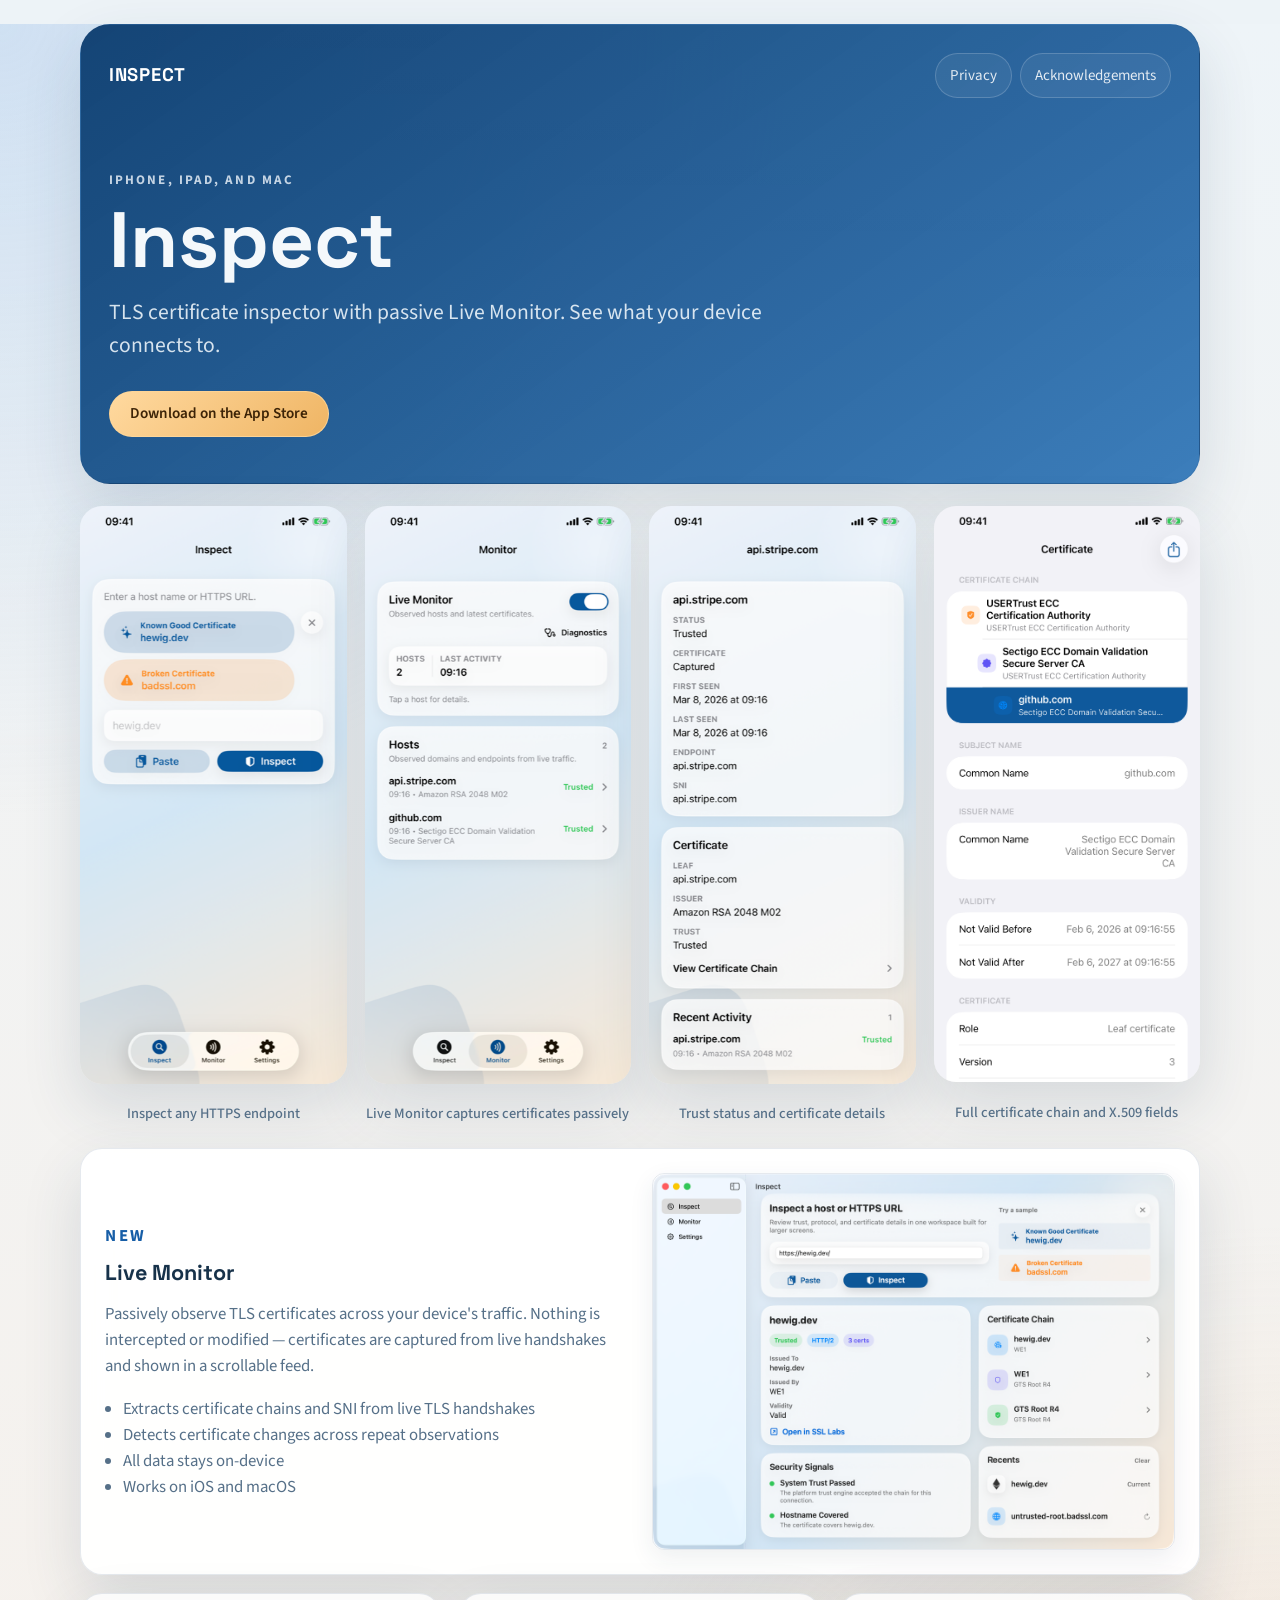
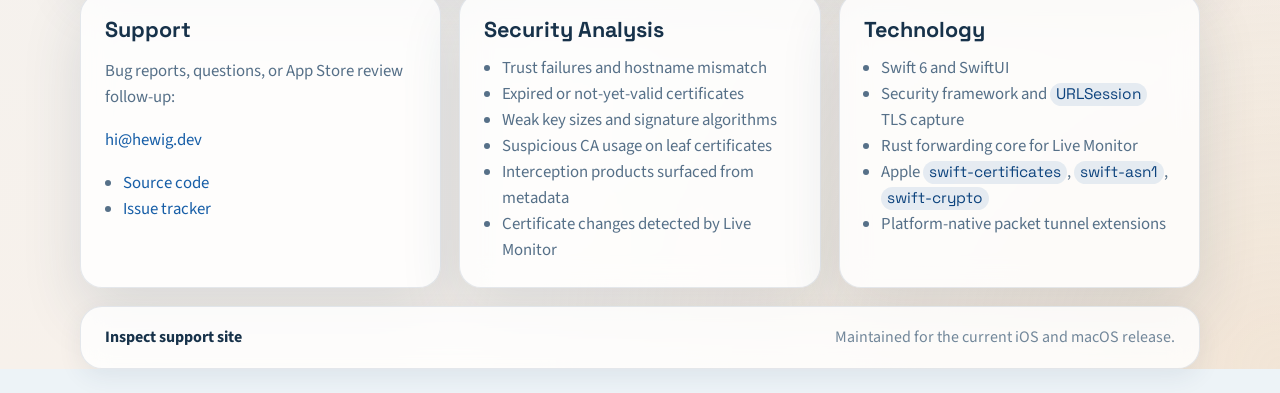
==== commit e66fc236: "Refactor HTML structure and mobile screenshot styles" ====
--- a/index.html
+++ b/index.html
@@ -1,127 +1,135 @@
 <!DOCTYPE html>
 <html lang="en">
-  <head>
-    <meta charset="UTF-8">
-    <meta name="viewport" content="width=device-width, initial-scale=1">
-    <title>Inspect Support</title>
-    <meta
-      name="description"
-      content="Support, product details, and privacy information for Inspect, the TLS certificate inspector for iPhone, iPad, and Mac."
-    >
-    <link rel="preconnect" href="https://fonts.googleapis.com">
-    <link rel="preconnect" href="https://fonts.gstatic.com" crossorigin>
-    <link
-      href="https://fonts.googleapis.com/css2?family=Source+Sans+3:wght@400;500;600;700&amp;family=Space+Grotesk:wght@500;700&amp;display=swap"
-      rel="stylesheet"
-    >
-    <link rel="stylesheet" type="text/css" href="stylesheets/normalize.css" media="screen">
-    <link rel="stylesheet" type="text/css" href="stylesheets/stylesheet.css" media="screen">
-  </head>
-  <body>
-    <div class="site-shell">
-      <header class="page-header">
-        <div class="header-row">
-          <a class="brand" href="index.html">Inspect</a>
-          <button class="nav-toggle" aria-label="Toggle navigation" aria-expanded="false" onclick="this.setAttribute('aria-expanded',this.getAttribute('aria-expanded')==='false'?'true':'false');this.closest('.header-row').querySelector('.nav-links').classList.toggle('open')">
-            <span class="nav-toggle-bar"></span>
-            <span class="nav-toggle-bar"></span>
-            <span class="nav-toggle-bar"></span>
-          </button>
-          <nav class="nav-links" aria-label="Primary">
-            <a class="nav-link current" href="index.html">Support</a>
-            <a class="nav-link" href="about.html">About</a>
-            <a class="nav-link" href="privacy.html">Privacy</a>
-            <a class="nav-link" href="acknowledgements.html">Acknowledgements</a>
-          </nav>
+
+<head>
+  <meta charset="UTF-8">
+  <meta name="viewport" content="width=device-width, initial-scale=1">
+  <title>Inspect Support</title>
+  <meta name="description"
+    content="Support, product details, and privacy information for Inspect, the TLS certificate inspector for iPhone, iPad, and Mac.">
+  <link rel="preconnect" href="https://fonts.googleapis.com">
+  <link rel="preconnect" href="https://fonts.gstatic.com" crossorigin>
+  <link
+    href="https://fonts.googleapis.com/css2?family=Source+Sans+3:wght@400;500;600;700&amp;family=Space+Grotesk:wght@500;700&amp;display=swap"
+    rel="stylesheet">
+  <link rel="stylesheet" type="text/css" href="stylesheets/normalize.css" media="screen">
+  <link rel="stylesheet" type="text/css" href="stylesheets/stylesheet.css" media="screen">
+</head>
+
+<body>
+  <div class="site-shell">
+    <header class="page-header">
+      <div class="header-row">
+        <a class="brand" href="index.html">Inspect</a>
+        <button class="nav-toggle" aria-label="Toggle navigation" aria-expanded="false"
+          onclick="this.setAttribute('aria-expanded',this.getAttribute('aria-expanded')==='false'?'true':'false');this.closest('.header-row').querySelector('.nav-links').classList.toggle('open')">
+          <span class="nav-toggle-bar"></span>
+          <span class="nav-toggle-bar"></span>
+          <span class="nav-toggle-bar"></span>
+        </button>
+        <nav class="nav-links" aria-label="Primary">
+          <a class="nav-link" href="privacy.html">Privacy</a>
+          <a class="nav-link" href="acknowledgements.html">Acknowledgements</a>
+        </nav>
+      </div>
+      <div class="hero">
+        <p class="eyebrow">iPhone, iPad, and Mac</p>
+        <h1 class="project-name">Inspect</h1>
+        <p class="project-tagline">
+          TLS certificate inspector with passive Live Monitor. See what your device connects to.
+        </p>
+        <div class="hero-actions">
+          <a class="btn btn-primary" href="https://apps.apple.com/us/app/inspect-view-tls-certificate/id1074957486">Download on the App Store</a>
         </div>
-        <div class="hero">
-          <p class="eyebrow">iPhone, iPad, and Mac</p>
-          <h1 class="project-name">Inspect</h1>
-          <p class="project-tagline">
-            TLS certificate inspector with passive Live Monitor. See what your device connects to.
+      </div>
+    </header>
+
+    <main class="main-content">
+      <!-- Screenshot showcase -->
+      <section class="screenshot-row">
+        <figure class="screenshot-item">
+          <img src="images/01-inspect-tab.png" alt="Inspect tab showing host input and recent lookups" loading="lazy">
+          <figcaption>Inspect any HTTPS endpoint</figcaption>
+        </figure>
+        <figure class="screenshot-item">
+          <img src="images/02-live-monitor.png" alt="Live Monitor showing observed hosts and certificates"
+            loading="lazy">
+          <figcaption>Live Monitor captures certificates passively</figcaption>
+        </figure>
+        <figure class="screenshot-item">
+          <img src="images/03-host-detail.png" alt="Host detail view showing trust status and certificate info"
+            loading="lazy">
+          <figcaption>Trust status and certificate details</figcaption>
+        </figure>
+        <figure class="screenshot-item">
+          <img src="images/04-cert-chain.png" alt="Certificate chain view showing full X.509 details" loading="lazy">
+          <figcaption>Full certificate chain and X.509 fields</figcaption>
+        </figure>
+      </section>
+
+      <!-- Feature highlight with mac screenshot -->
+      <section class="card feature-band">
+        <div>
+          <p class="eyebrow">New</p>
+          <h2>Live Monitor</h2>
+          <p>
+            Passively observe TLS certificates across your device's traffic. Nothing is intercepted or modified &mdash;
+            certificates are captured from live handshakes and shown in a scrollable feed.
           </p>
-          <div class="hero-actions">
-            <a class="btn btn-primary" href="mailto:hi@hewig.dev">Email Support</a>
-            <a class="btn" href="privacy.html">Privacy Policy</a>
-          </div>
+          <ul>
+            <li>Extracts certificate chains and SNI from live TLS handshakes</li>
+            <li>Detects certificate changes across repeat observations</li>
+            <li>All data stays on-device</li>
+            <li>Works on iOS and macOS</li>
+          </ul>
         </div>
-      </header>
+        <div class="feature-screenshot">
+          <img src="images/mac-inspect.png" alt="Inspect for Mac showing certificate workspace" loading="lazy">
+        </div>
+      </section>
 
-      <main class="main-content">
-        <!-- Screenshot showcase -->
-        <section class="screenshot-row">
-          <figure class="screenshot-item">
-            <img src="images/01-inspect-tab.png" alt="Inspect tab showing host input and recent lookups" loading="lazy">
-            <figcaption>Inspect any HTTPS endpoint</figcaption>
-          </figure>
-          <figure class="screenshot-item">
-            <img src="images/02-live-monitor.png" alt="Live Monitor showing observed hosts and certificates" loading="lazy">
-            <figcaption>Live Monitor captures certificates passively</figcaption>
-          </figure>
-          <figure class="screenshot-item">
-            <img src="images/03-host-detail.png" alt="Host detail view showing trust status and certificate info" loading="lazy">
-            <figcaption>Trust status and certificate details</figcaption>
-          </figure>
-          <figure class="screenshot-item">
-            <img src="images/04-cert-chain.png" alt="Certificate chain view showing full X.509 details" loading="lazy">
-            <figcaption>Full certificate chain and X.509 fields</figcaption>
-          </figure>
-        </section>
+      <!-- Compact info cards -->
+      <section class="section-grid">
+        <article class="card">
+          <h2>Support</h2>
+          <p>Bug reports, questions, or App Store review follow-up:</p>
+          <p><a href="mailto:hi@hewig.dev">hi@hewig.dev</a></p>
+          <ul>
+            <li><a href="https://github.com/hewigovens/Inspect">Source code</a></li>
+            <li><a href="https://github.com/hewigovens/Inspect/issues">Issue tracker</a></li>
+          </ul>
+        </article>
 
-        <!-- Feature highlight with mac screenshot -->
-        <section class="card feature-band">
-          <div>
-            <p class="eyebrow">New</p>
-            <h2>Live Monitor</h2>
-            <p>
-              Passively observe TLS certificates across your device's traffic. Nothing is intercepted or modified &mdash; certificates are captured from live handshakes and shown in a scrollable feed.
-            </p>
-            <ul>
-              <li>Extracts certificate chains and SNI from live TLS handshakes</li>
-              <li>Detects certificate changes across repeat observations</li>
-              <li>All data stays on-device</li>
-              <li>Works on iOS and macOS</li>
-            </ul>
-          </div>
-          <div class="feature-screenshot">
-            <img src="images/mac-inspect.png" alt="Inspect for Mac showing certificate workspace" loading="lazy">
-          </div>
-        </section>
+        <article class="card">
+          <h2>Security Analysis</h2>
+          <ul>
+            <li>Trust failures and hostname mismatch</li>
+            <li>Expired or not-yet-valid certificates</li>
+            <li>Weak key sizes and signature algorithms</li>
+            <li>Suspicious CA usage on leaf certificates</li>
+            <li>Interception products surfaced from metadata</li>
+            <li>Certificate changes detected by Live Monitor</li>
+          </ul>
+        </article>
 
-        <!-- Compact info cards -->
-        <section class="section-grid">
-          <article class="card">
-            <h2>Support</h2>
-            <p>Bug reports, questions, or App Store review follow-up:</p>
-            <p><a href="mailto:hi@hewig.dev">hi@hewig.dev</a></p>
-            <ul>
-              <li><a href="https://github.com/hewigovens/Inspect">Source code</a></li>
-              <li><a href="https://github.com/hewigovens/Inspect/issues">Issue tracker</a></li>
-            </ul>
-          </article>
+        <article class="card">
+          <h2>Technology</h2>
+          <ul>
+            <li>Swift 6 and SwiftUI</li>
+            <li>Security framework and <code>URLSession</code> TLS capture</li>
+            <li>Rust forwarding core for Live Monitor</li>
+            <li>Apple <code>swift-certificates</code>, <code>swift-asn1</code>, <code>swift-crypto</code></li>
+            <li>Platform-native packet tunnel extensions</li>
+          </ul>
+        </article>
+      </section>
 
-          <article class="card">
-            <h2>Privacy</h2>
-            <p>No accounts. No analytics. No tracking. All data stays on your device.</p>
-            <p>Live Monitor only observes &mdash; never intercepts or modifies traffic.</p>
-            <p><a href="privacy.html">Full Privacy Policy</a></p>
-          </article>
+      <footer class="site-footer">
+        <span class="site-footer-owner">Inspect support site</span>
+        <span class="site-footer-credits">Maintained for the current iOS and macOS release.</span>
+      </footer>
+    </main>
+  </div>
+</body>
 
-          <article class="card">
-            <h2>Technology</h2>
-            <p>
-              Swift 6, SwiftUI, and Apple's certificate libraries. Live Monitor uses a Rust-based
-              forwarding core with platform-native packet tunnel extensions.
-            </p>
-            <p><a href="about.html">Learn more</a></p>
-          </article>
-        </section>
-
-        <footer class="site-footer">
-          <span class="site-footer-owner">Inspect support site</span>
-          <span class="site-footer-credits">Maintained for the current iOS and macOS release.</span>
-        </footer>
-      </main>
-    </div>
-  </body>
 </html>
--- a/stylesheets/stylesheet.css
+++ b/stylesheets/stylesheet.css
@@ -600,18 +600,24 @@
     padding-top: 14px;
   }
 
-  /* Screenshots: single column on mobile */
+  /* Screenshots: horizontal scroll on mobile */
   .screenshot-row {
-    grid-template-columns: 1fr;
-    gap: 16px;
+    display: flex;
+    gap: 14px;
     margin-bottom: 14px;
-    max-width: 320px;
-    margin-left: auto;
-    margin-right: auto;
-  }
-
-  .screenshot-row-2 {
-    max-width: 320px;
+    overflow-x: auto;
+    scroll-snap-type: x mandatory;
+    -webkit-overflow-scrolling: touch;
+    padding-bottom: 4px;
+  }
+
+  .screenshot-item {
+    flex: 0 0 72%;
+    scroll-snap-align: start;
+  }
+
+  .screenshot-row-2 .screenshot-item {
+    flex: 0 0 72%;
   }
 
   .screenshot-item img {
@@ -718,8 +724,11 @@
   }
 
   .screenshot-row {
-    max-width: 280px;
-    gap: 14px;
+    gap: 12px;
+  }
+
+  .screenshot-item {
+    flex: 0 0 78%;
   }
 
   .screenshot-item figcaption {
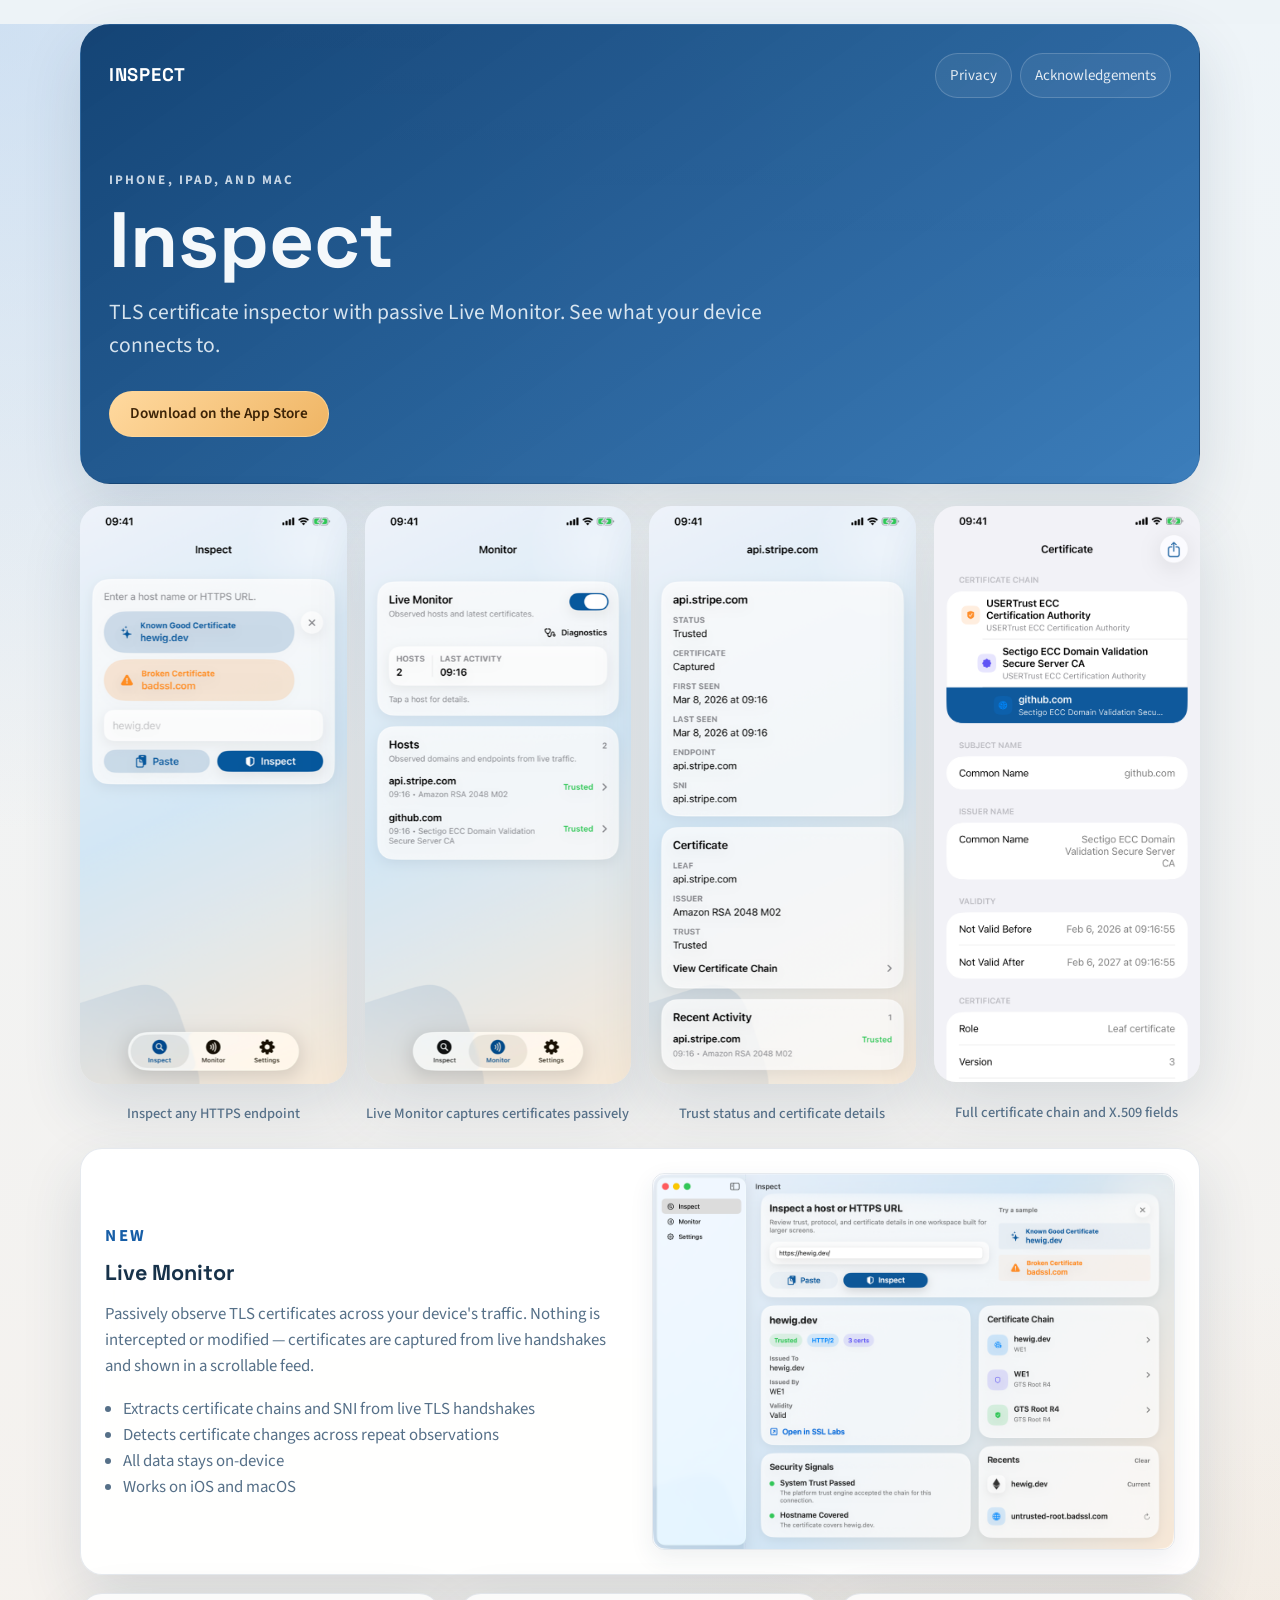
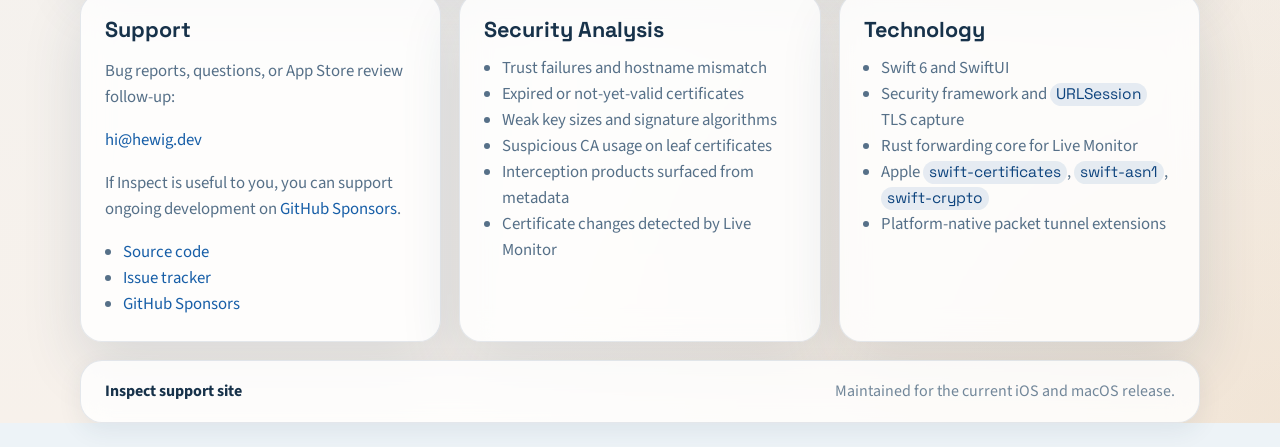
==== commit a662f43c: "Update index.html" ====
--- a/index.html
+++ b/index.html
@@ -94,9 +94,11 @@
           <h2>Support</h2>
           <p>Bug reports, questions, or App Store review follow-up:</p>
           <p><a href="mailto:hi@hewig.dev">hi@hewig.dev</a></p>
+          <p>If Inspect is useful to you, you can support ongoing development on <a href="https://github.com/sponsors/hewigovens">GitHub Sponsors</a>.</p>
           <ul>
             <li><a href="https://github.com/hewigovens/Inspect">Source code</a></li>
             <li><a href="https://github.com/hewigovens/Inspect/issues">Issue tracker</a></li>
+            <li><a href="https://github.com/sponsors/hewigovens">GitHub Sponsors</a></li>
           </ul>
         </article>
 
